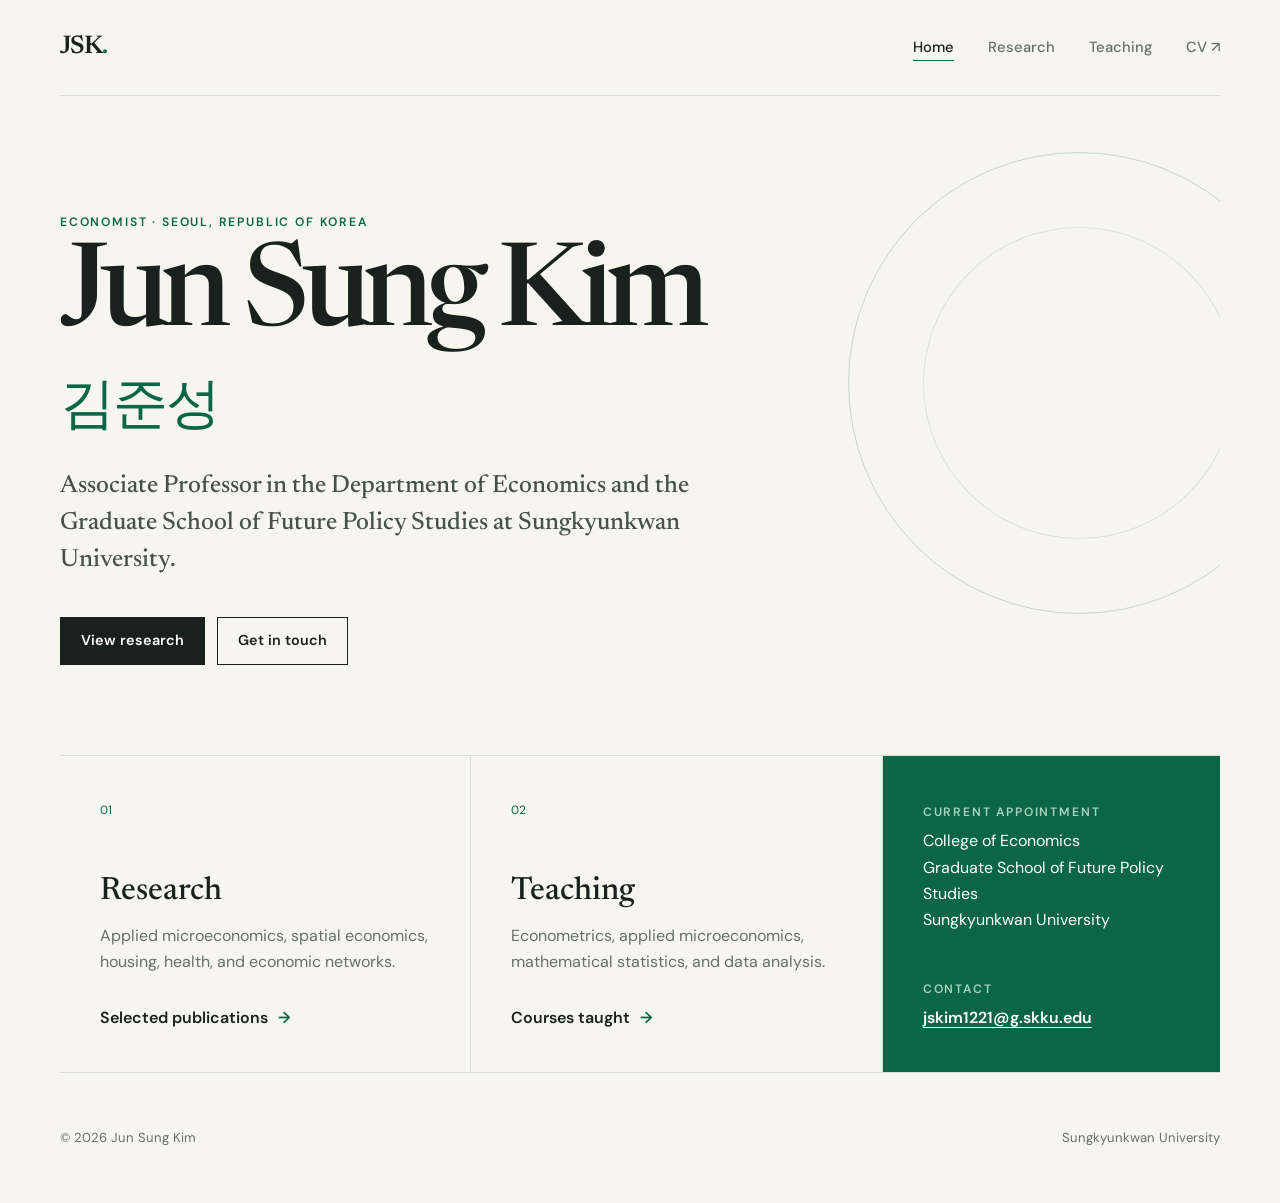
==== index.html @ a39c4b47 "Build academic website" ====
<!doctype html>
<html lang="en">
<head>
  <meta charset="utf-8">
  <meta name="viewport" content="width=device-width, initial-scale=1">
  <meta name="description" content="Jun Sung Kim, Associate Professor of Economics at Sungkyunkwan University.">
  <title>Jun Sung Kim | Economist</title>
  <link rel="preconnect" href="https://fonts.googleapis.com">
  <link rel="preconnect" href="https://fonts.gstatic.com" crossorigin>
  <link href="https://fonts.googleapis.com/css2?family=DM+Sans:wght@400;500;600&family=Newsreader:opsz,wght@6..72,500;6..72,600&display=swap" rel="stylesheet">
  <link rel="stylesheet" href="assets/style.css">
  <script src="assets/site.js" defer></script>
</head>
<body>
  <header class="site-header">
    <a class="brand" href="index.html" aria-label="Jun Sung Kim, home">JSK<span>.</span></a>
    <button class="menu-toggle" type="button" aria-expanded="false" aria-controls="site-nav">Menu</button>
    <nav id="site-nav" class="site-nav" aria-label="Primary navigation">
      <a class="active" href="index.html" aria-current="page">Home</a>
      <a href="research.html">Research</a>
      <a href="teaching.html">Teaching</a>
      <a href="https://drive.google.com/file/d/1FUREjIEqITJebWJil_gLsdd8G2ItYIFF/view?usp=drive_link" target="_blank" rel="noopener">CV <span aria-hidden="true">↗</span></a>
    </nav>
  </header>

  <main>
    <section class="hero">
      <div class="eyebrow">Economist · Seoul, Republic of Korea</div>
      <h1>Jun Sung Kim<br><span>김준성</span></h1>
      <p class="hero-intro">Associate Professor in the Department of Economics and the Graduate School of Future Policy Studies at Sungkyunkwan University.</p>
      <div class="hero-actions">
        <a class="button button-primary" href="research.html">View research</a>
        <a class="button button-secondary" href="mailto:jskim1221@g.skku.edu">Get in touch</a>
      </div>
    </section>

    <section class="home-grid" aria-label="Profile details">
      <article class="feature-card">
        <span class="card-number">01</span>
        <h2>Research</h2>
        <p>Applied microeconomics, spatial economics, housing, health, and economic networks.</p>
        <a class="text-link" href="research.html">Selected publications <span aria-hidden="true">→</span></a>
      </article>
      <article class="feature-card">
        <span class="card-number">02</span>
        <h2>Teaching</h2>
        <p>Econometrics, applied microeconomics, mathematical statistics, and data analysis.</p>
        <a class="text-link" href="teaching.html">Courses taught <span aria-hidden="true">→</span></a>
      </article>
      <aside class="contact-card">
        <div>
          <p class="small-label">Current appointment</p>
          <p>College of Economics<br>Graduate School of Future Policy Studies<br>Sungkyunkwan University</p>
        </div>
        <div>
          <p class="small-label">Contact</p>
          <a href="mailto:jskim1221@g.skku.edu">jskim1221@g.skku.edu</a>
        </div>
      </aside>
    </section>
  </main>

  <footer class="site-footer">
    <p>© <span data-year></span> Jun Sung Kim</p>
    <p>Sungkyunkwan University</p>
  </footer>
</body>
</html>
---- assets/style.css ----
:root {
  --ink: #18211d;
  --muted: #647069;
  --paper: #f7f5ef;
  --surface: #fffdf8;
  --line: #d9ddd7;
  --accent: #0a6647;
  --accent-light: #dcece5;
  --max-width: 1160px;
}

* { box-sizing: border-box; }

html { scroll-behavior: smooth; }

body {
  margin: 0;
  color: var(--ink);
  background: var(--paper);
  font-family: "DM Sans", sans-serif;
  font-size: 16px;
  line-height: 1.65;
  -webkit-font-smoothing: antialiased;
}

a { color: inherit; }

.site-header {
  width: min(calc(100% - 48px), var(--max-width));
  min-height: 96px;
  margin: 0 auto;
  display: flex;
  align-items: center;
  justify-content: space-between;
  border-bottom: 1px solid var(--line);
}

.brand {
  font: 600 1.6rem/1 "Newsreader", serif;
  text-decoration: none;
  letter-spacing: -0.04em;
}

.brand span { color: var(--accent); }

.site-nav { display: flex; align-items: center; gap: 34px; }

.site-nav a {
  color: var(--muted);
  font-size: 0.92rem;
  font-weight: 500;
  text-decoration: none;
  transition: color 160ms ease;
}

.site-nav a:hover, .site-nav a.active { color: var(--ink); }
.site-nav a.active { text-decoration: underline; text-decoration-color: var(--accent); text-underline-offset: 8px; }
.menu-toggle { display: none; }

main, .site-footer { width: min(calc(100% - 48px), var(--max-width)); margin-inline: auto; }

.hero {
  min-height: 570px;
  padding: 116px 0 90px;
  position: relative;
  overflow: hidden;
}

.hero::after {
  content: "";
  position: absolute;
  width: 460px;
  height: 460px;
  right: -90px;
  top: 56px;
  z-index: -1;
  border: 1px solid #c9d6ce;
  border-radius: 50%;
  box-shadow: inset 0 0 0 74px var(--paper), inset 0 0 0 75px #dbe2dd;
}

.eyebrow, .small-label {
  color: var(--accent);
  font-size: 0.76rem;
  font-weight: 600;
  letter-spacing: 0.15em;
  text-transform: uppercase;
}

.hero h1, .page-heading h1 {
  margin: 18px 0 24px;
  font: 500 clamp(4.3rem, 9vw, 7.6rem)/0.84 "Newsreader", serif;
  letter-spacing: -0.065em;
}

.hero h1 span { color: var(--accent); font-size: 0.48em; letter-spacing: -0.04em; }

.hero-intro {
  max-width: 650px;
  margin: 0;
  color: #465149;
  font: 500 clamp(1.2rem, 2vw, 1.55rem)/1.5 "Newsreader", serif;
}

.hero-actions { display: flex; gap: 12px; margin-top: 38px; }

.button {
  display: inline-flex;
  align-items: center;
  justify-content: center;
  min-height: 48px;
  padding: 10px 20px;
  border: 1px solid var(--ink);
  text-decoration: none;
  font-size: 0.9rem;
  font-weight: 600;
  transition: transform 160ms ease, background 160ms ease;
}

.button:hover { transform: translateY(-2px); }
.button-primary { color: white; background: var(--ink); }
.button-secondary { background: transparent; }

.home-grid {
  display: grid;
  grid-template-columns: 1fr 1fr 0.82fr;
  border-top: 1px solid var(--line);
  border-bottom: 1px solid var(--line);
}

.feature-card, .contact-card { min-height: 310px; padding: 40px; }
.feature-card { border-right: 1px solid var(--line); }
.card-number { color: var(--accent); font-size: 0.75rem; }
.feature-card h2 { margin: 52px 0 12px; font: 500 2rem "Newsreader", serif; }
.feature-card p { max-width: 340px; color: var(--muted); }
.text-link { display: inline-block; margin-top: 14px; font-weight: 600; text-decoration: none; }
.text-link span { color: var(--accent); margin-left: 6px; }

.contact-card {
  color: white;
  background: var(--accent);
  display: flex;
  flex-direction: column;
  justify-content: space-between;
}

.contact-card .small-label { color: #a9d2c0; }
.contact-card p { margin: 6px 0; }
.contact-card a { font-weight: 600; text-underline-offset: 4px; }

.site-footer {
  min-height: 130px;
  display: flex;
  align-items: center;
  justify-content: space-between;
  color: var(--muted);
  font-size: 0.82rem;
}

.page-shell { padding: 90px 0 110px; }
.page-heading { max-width: 800px; margin-bottom: 96px; }
.page-heading h1 { font-size: clamp(4rem, 8vw, 7rem); }
.page-heading > p:last-child { max-width: 620px; color: var(--muted); font-size: 1.12rem; }

.research-section { display: grid; grid-template-columns: 250px 1fr; gap: 50px; padding-top: 32px; border-top: 1px solid var(--ink); }
.research-section + .research-section { margin-top: 100px; }
.research-section > h2 { margin: 0; font: 500 1.6rem "Newsreader", serif; }
.publication-list { margin: 0; padding: 0; list-style: none; }
.publication-list li { display: grid; grid-template-columns: 68px 1fr; gap: 22px; padding: 0 0 34px; margin-bottom: 34px; border-bottom: 1px solid var(--line); }
.pub-year { color: var(--accent); font-size: 0.8rem; font-weight: 600; }
.publication-list h3, .paper-card h3 { margin: -6px 0 8px; font: 500 1.38rem/1.35 "Newsreader", serif; }
.publication-list p, .paper-card p { margin: 0; color: var(--muted); font-size: 0.9rem; }

.paper-card { display: flex; gap: 32px; align-items: center; justify-content: space-between; padding: 32px; background: var(--surface); }
.paper-card .button { flex: 0 0 auto; }

.teaching-list { border-top: 1px solid var(--ink); }
.institution { display: grid; grid-template-columns: 320px 1fr; gap: 50px; padding: 48px 0; border-bottom: 1px solid var(--line); }
.institution-heading > span { color: var(--accent); font-size: 0.72rem; font-weight: 600; letter-spacing: 0.12em; text-transform: uppercase; }
.institution h2 { margin: 8px 0 0; font: 500 1.65rem "Newsreader", serif; }
.institution ul { margin: 0; padding: 0; list-style: none; }
.institution li { padding: 13px 0; border-bottom: 1px dotted #c7ccc7; }
.institution li:last-child { border: 0; }
.institution li strong { display: inline-block; min-width: 110px; color: var(--accent); font-size: 0.8rem; }
.institution li span { float: right; color: var(--muted); font-size: 0.78rem; }

@media (max-width: 800px) {
  .site-header { min-height: 78px; }
  .menu-toggle { display: block; padding: 9px 0; border: 0; color: var(--ink); background: none; font: 600 0.85rem "DM Sans", sans-serif; }
  .site-nav { display: none; position: absolute; z-index: 10; top: 78px; left: 0; width: 100%; padding: 22px 24px 28px; background: var(--paper); border-bottom: 1px solid var(--line); flex-direction: column; align-items: flex-start; gap: 18px; }
  .site-nav.open { display: flex; }
  .hero { min-height: auto; padding: 80px 0; }
  .hero::after { width: 280px; height: 280px; right: -150px; top: 80px; }
  .hero h1 { font-size: clamp(4rem, 20vw, 6rem); }
  .home-grid { grid-template-columns: 1fr; }
  .feature-card { border-right: 0; border-bottom: 1px solid var(--line); }
  .page-shell { padding-top: 72px; }
  .page-heading { margin-bottom: 70px; }
  .research-section, .institution { grid-template-columns: 1fr; gap: 30px; }
  .paper-card { align-items: flex-start; flex-direction: column; }
}

@media (max-width: 520px) {
  .site-header, main, .site-footer { width: min(calc(100% - 32px), var(--max-width)); }
  .hero-actions { align-items: stretch; flex-direction: column; }
  .feature-card, .contact-card { min-height: 280px; padding: 30px; }
  .publication-list li { grid-template-columns: 1fr; gap: 8px; }
  .institution li strong { display: block; }
  .institution li span { float: none; display: block; margin-top: 3px; }
  .site-footer { align-items: flex-start; flex-direction: column; justify-content: center; gap: 2px; }
  .site-footer p { margin: 0; }
}

@media (prefers-reduced-motion: reduce) {
  html { scroll-behavior: auto; }
  *, *::before, *::after { transition: none !important; }
}
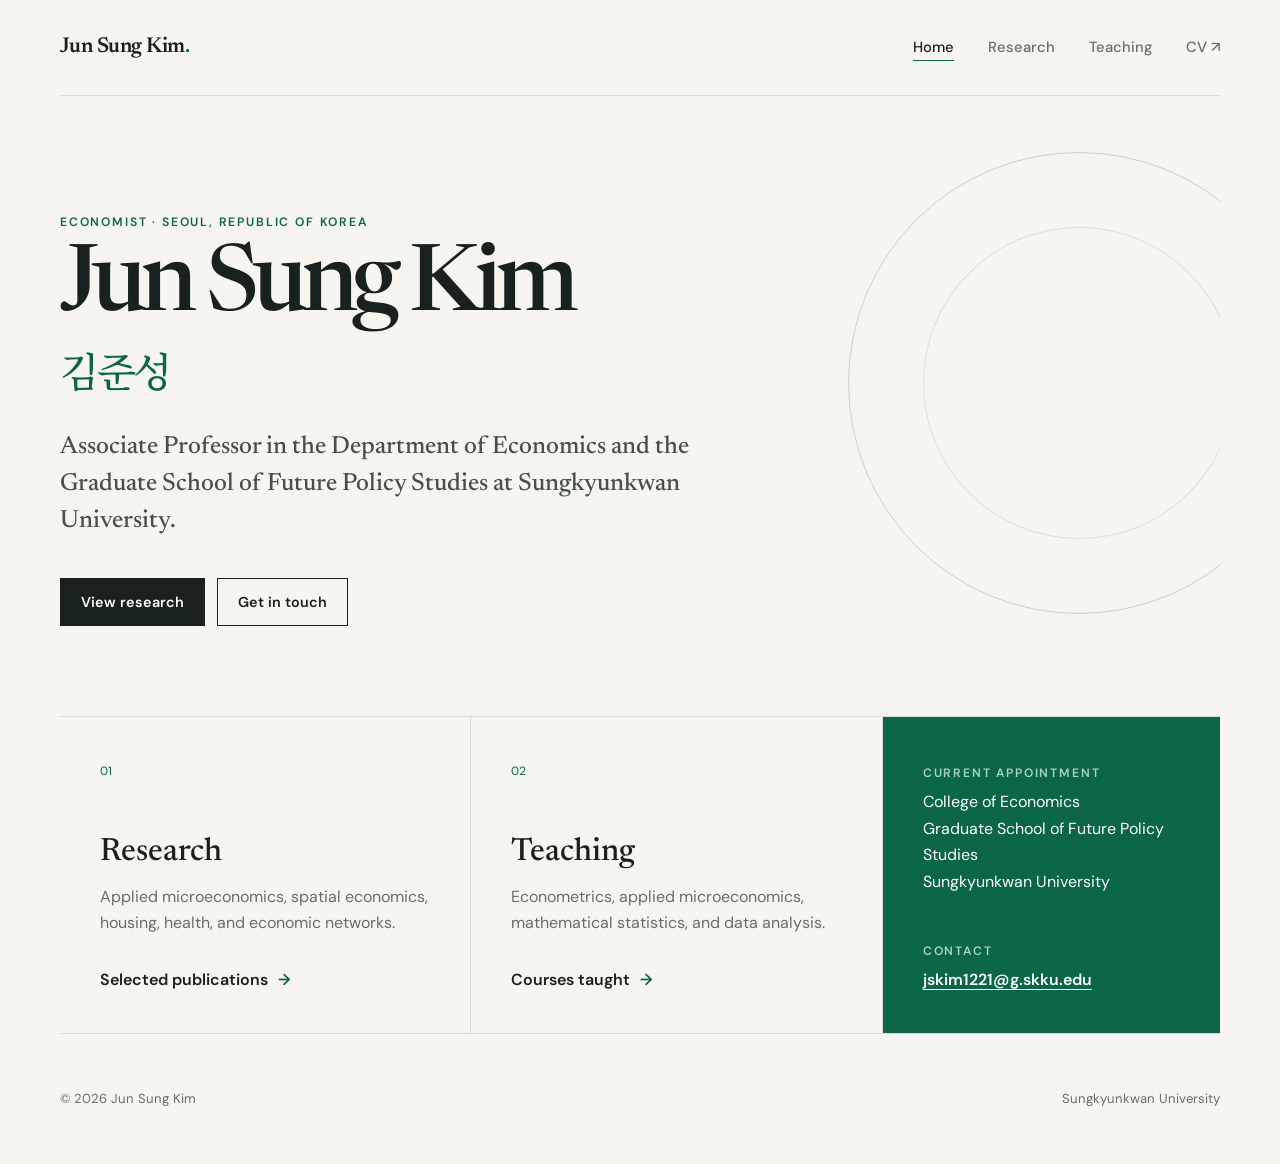
==== commit 6464d374: "Refine name typography and branding" ====
--- a/index.html
+++ b/index.html
@@ -7,13 +7,13 @@
   <title>Jun Sung Kim | Economist</title>
   <link rel="preconnect" href="https://fonts.googleapis.com">
   <link rel="preconnect" href="https://fonts.gstatic.com" crossorigin>
-  <link href="https://fonts.googleapis.com/css2?family=DM+Sans:wght@400;500;600&family=Newsreader:opsz,wght@6..72,500;6..72,600&display=swap" rel="stylesheet">
+  <link href="https://fonts.googleapis.com/css2?family=DM+Sans:wght@400;500;600&family=Newsreader:opsz,wght@6..72,500;6..72,600&family=Noto+Serif+KR:wght@500;600&display=swap" rel="stylesheet">
   <link rel="stylesheet" href="assets/style.css">
   <script src="assets/site.js" defer></script>
 </head>
 <body>
   <header class="site-header">
-    <a class="brand" href="index.html" aria-label="Jun Sung Kim, home">JSK<span>.</span></a>
+    <a class="brand" href="index.html" aria-label="Jun Sung Kim, home">Jun Sung Kim<span>.</span></a>
     <button class="menu-toggle" type="button" aria-expanded="false" aria-controls="site-nav">Menu</button>
     <nav id="site-nav" class="site-nav" aria-label="Primary navigation">
       <a class="active" href="index.html" aria-current="page">Home</a>
@@ -26,7 +26,7 @@
   <main>
     <section class="hero">
       <div class="eyebrow">Economist · Seoul, Republic of Korea</div>
-      <h1>Jun Sung Kim<br><span>김준성</span></h1>
+      <h1>Jun Sung Kim<br><span lang="ko">김준성</span></h1>
       <p class="hero-intro">Associate Professor in the Department of Economics and the Graduate School of Future Policy Studies at Sungkyunkwan University.</p>
       <div class="hero-actions">
         <a class="button button-primary" href="research.html">View research</a>
--- a/assets/style.css
+++ b/assets/style.css
@@ -36,9 +36,9 @@
 }
 
 .brand {
-  font: 600 1.6rem/1 "Newsreader", serif;
+  font: 600 1.35rem/1 "Newsreader", serif;
   text-decoration: none;
-  letter-spacing: -0.04em;
+  letter-spacing: -0.025em;
 }
 
 .brand span { color: var(--accent); }
@@ -93,7 +93,15 @@
   letter-spacing: -0.065em;
 }
 
-.hero h1 span { color: var(--accent); font-size: 0.48em; letter-spacing: -0.04em; }
+.hero h1 { font-size: clamp(3.6rem, 7.2vw, 6.25rem); }
+
+.hero h1 span {
+  color: var(--accent);
+  font-family: "Noto Serif KR", serif;
+  font-size: 0.44em;
+  font-weight: 500;
+  letter-spacing: -0.06em;
+}
 
 .hero-intro {
   max-width: 650px;
@@ -191,7 +199,7 @@
   .site-nav.open { display: flex; }
   .hero { min-height: auto; padding: 80px 0; }
   .hero::after { width: 280px; height: 280px; right: -150px; top: 80px; }
-  .hero h1 { font-size: clamp(4rem, 20vw, 6rem); }
+  .hero h1 { font-size: clamp(3.4rem, 16vw, 5rem); }
   .home-grid { grid-template-columns: 1fr; }
   .feature-card { border-right: 0; border-bottom: 1px solid var(--line); }
   .page-shell { padding-top: 72px; }
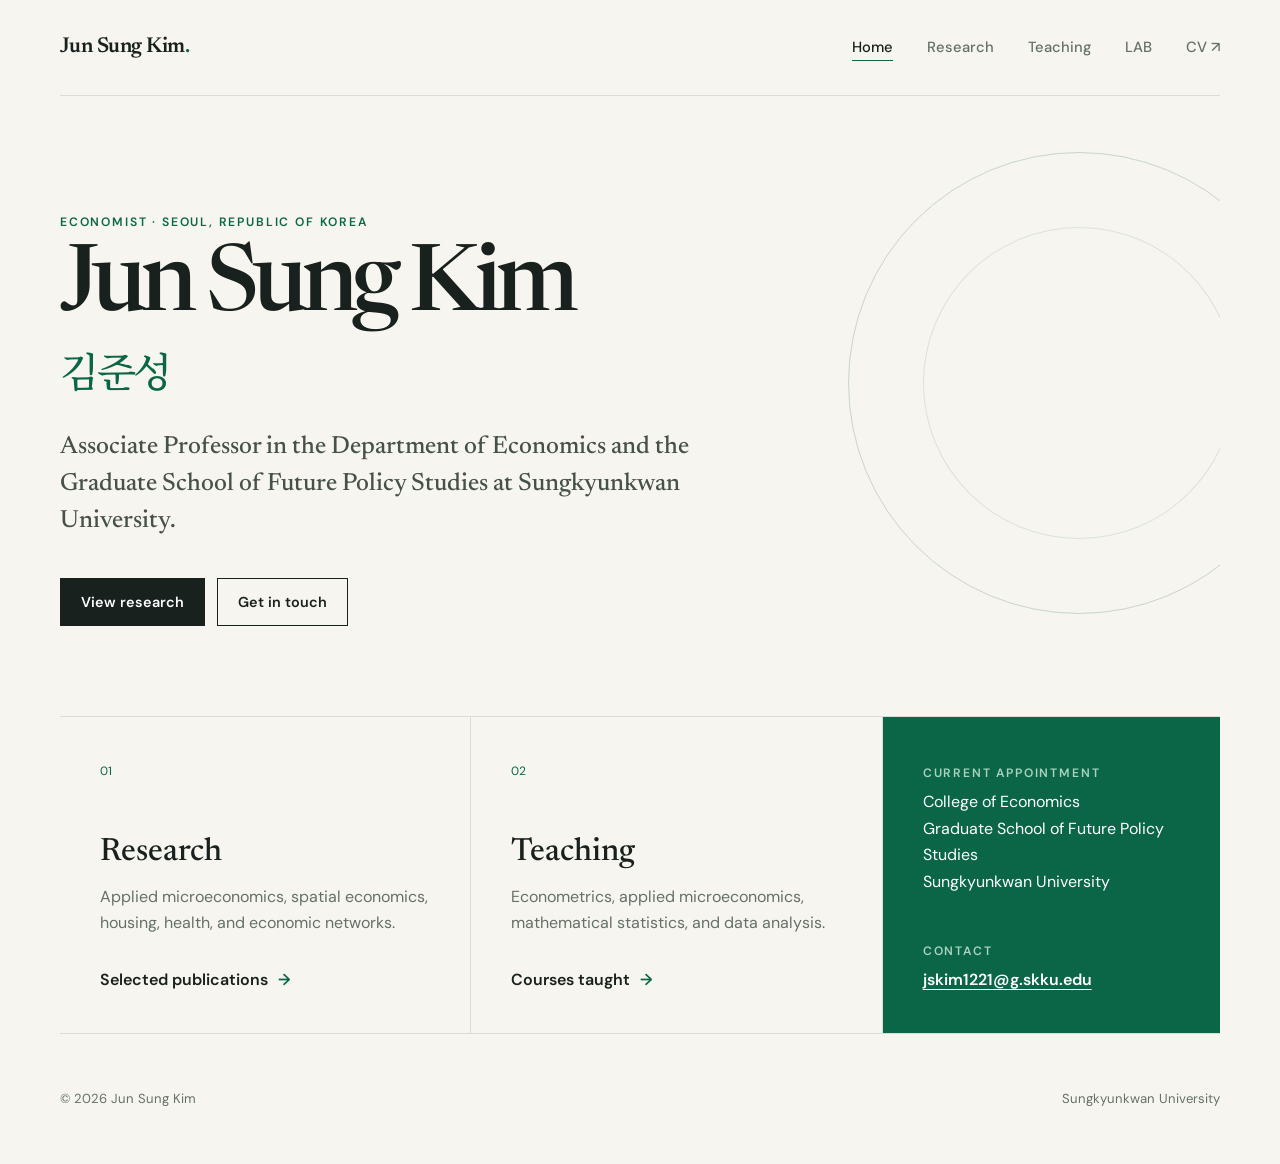
==== commit 1ced1c52: "Link publications and add lab page" ====
--- a/index.html
+++ b/index.html
@@ -19,6 +19,7 @@
       <a class="active" href="index.html" aria-current="page">Home</a>
       <a href="research.html">Research</a>
       <a href="teaching.html">Teaching</a>
+      <a href="lab.html">LAB</a>
       <a href="https://drive.google.com/file/d/1FUREjIEqITJebWJil_gLsdd8G2ItYIFF/view?usp=drive_link" target="_blank" rel="noopener">CV <span aria-hidden="true">↗</span></a>
     </nav>
   </header>
--- a/assets/style.css
+++ b/assets/style.css
@@ -177,6 +177,9 @@
 .publication-list li { display: grid; grid-template-columns: 68px 1fr; gap: 22px; padding: 0 0 34px; margin-bottom: 34px; border-bottom: 1px solid var(--line); }
 .pub-year { color: var(--accent); font-size: 0.8rem; font-weight: 600; }
 .publication-list h3, .paper-card h3 { margin: -6px 0 8px; font: 500 1.38rem/1.35 "Newsreader", serif; }
+.publication-list h3 a { text-decoration: none; transition: color 160ms ease; }
+.publication-list h3 a:hover { color: var(--accent); }
+.publication-list h3 a span { color: var(--accent); font: 500 0.78rem "DM Sans", sans-serif; }
 .publication-list p, .paper-card p { margin: 0; color: var(--muted); font-size: 0.9rem; }
 
 .paper-card { display: flex; gap: 32px; align-items: center; justify-content: space-between; padding: 32px; background: var(--surface); }
@@ -191,6 +194,20 @@
 .institution li:last-child { border: 0; }
 .institution li strong { display: inline-block; min-width: 110px; color: var(--accent); font-size: 0.8rem; }
 .institution li span { float: right; color: var(--muted); font-size: 0.78rem; }
+
+.lab-placeholder {
+  min-height: 390px;
+  padding: 70px;
+  background: var(--accent);
+  color: white;
+  display: flex;
+  flex-direction: column;
+  justify-content: flex-end;
+}
+
+.lab-placeholder .small-label { color: #a9d2c0; }
+.lab-placeholder h2 { margin: 10px 0 4px; font: 500 clamp(4rem, 9vw, 7rem)/1 "Newsreader", serif; letter-spacing: -0.05em; }
+.lab-placeholder p { margin: 0; color: #d9ebe3; }
 
 @media (max-width: 800px) {
   .site-header { min-height: 78px; }
@@ -206,6 +223,7 @@
   .page-heading { margin-bottom: 70px; }
   .research-section, .institution { grid-template-columns: 1fr; gap: 30px; }
   .paper-card { align-items: flex-start; flex-direction: column; }
+  .lab-placeholder { min-height: 320px; padding: 40px; }
 }
 
 @media (max-width: 520px) {
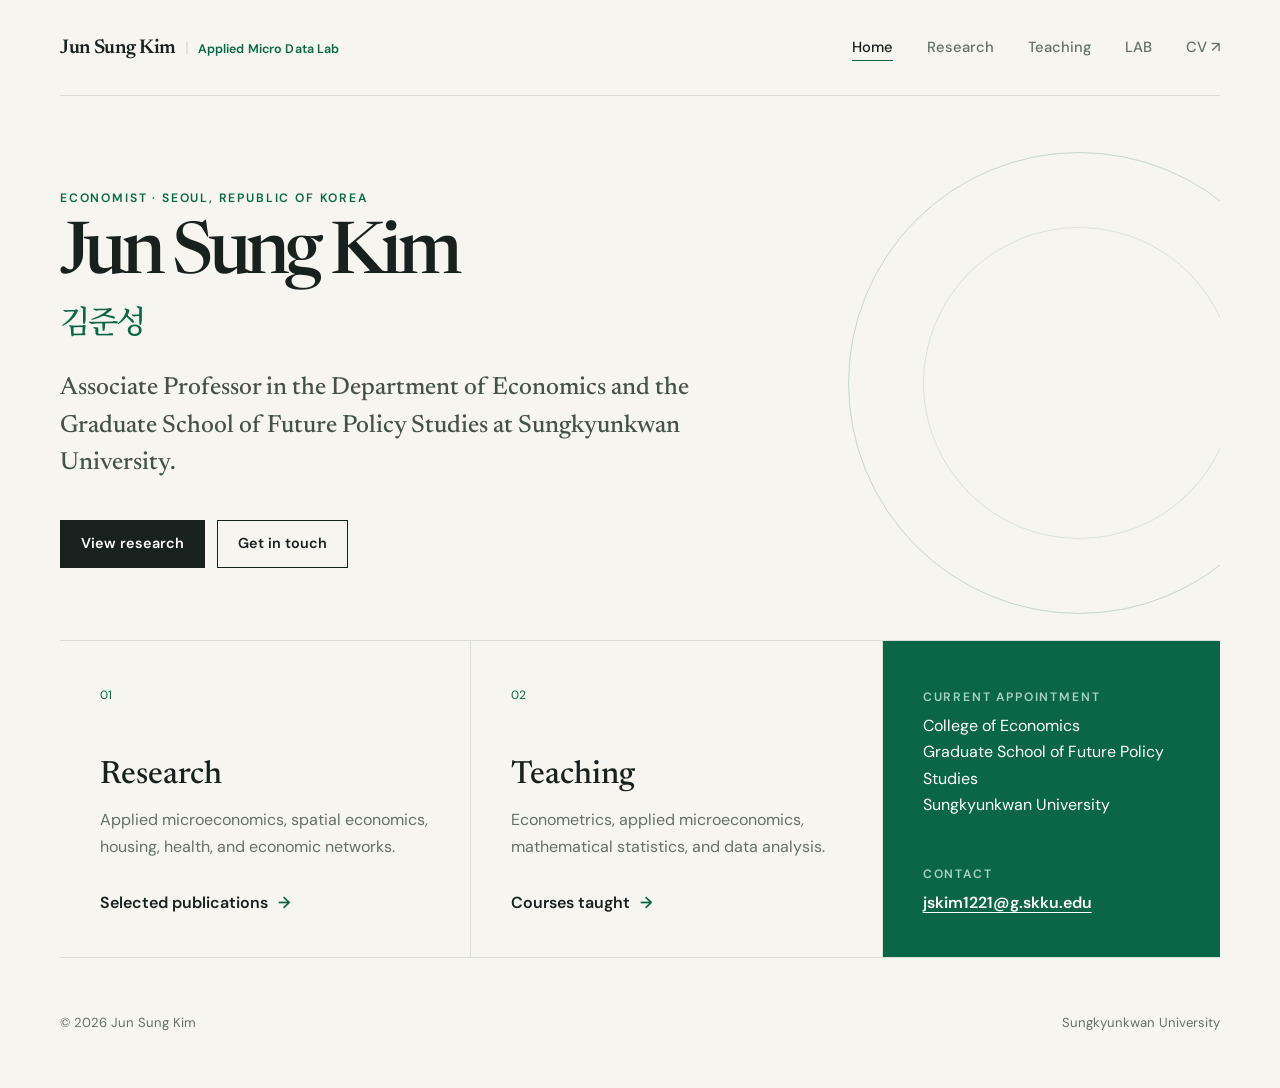
==== commit 03b9660d: "Expand lab identity and group sections" ====
--- a/index.html
+++ b/index.html
@@ -9,18 +9,19 @@
   <link rel="preconnect" href="https://fonts.gstatic.com" crossorigin>
   <link href="https://fonts.googleapis.com/css2?family=DM+Sans:wght@400;500;600&family=Newsreader:opsz,wght@6..72,500;6..72,600&family=Noto+Serif+KR:wght@500;600&display=swap" rel="stylesheet">
   <link rel="stylesheet" href="assets/style.css">
+  <script src="assets/lab-data.js" defer></script>
   <script src="assets/site.js" defer></script>
 </head>
 <body>
   <header class="site-header">
-    <a class="brand" href="index.html" aria-label="Jun Sung Kim, home">Jun Sung Kim<span>.</span></a>
+    <a class="brand" href="index.html" aria-label="Jun Sung Kim and Applied Micro Data Lab, home"><strong>Jun Sung Kim</strong><span class="brand-divider">|</span><span class="brand-lab" data-lab-brand>Applied Micro Data Lab</span></a>
     <button class="menu-toggle" type="button" aria-expanded="false" aria-controls="site-nav">Menu</button>
     <nav id="site-nav" class="site-nav" aria-label="Primary navigation">
       <a class="active" href="index.html" aria-current="page">Home</a>
       <a href="research.html">Research</a>
       <a href="teaching.html">Teaching</a>
       <a href="lab.html">LAB</a>
-      <a href="https://drive.google.com/file/d/1FUREjIEqITJebWJil_gLsdd8G2ItYIFF/view?usp=drive_link" target="_blank" rel="noopener">CV <span aria-hidden="true">↗</span></a>
+      <a href="assets/Jun_Sung_Kim_CV.pdf" target="_blank">CV <span aria-hidden="true">↗</span></a>
     </nav>
   </header>
 
--- a/assets/style.css
+++ b/assets/style.css
@@ -36,12 +36,17 @@
 }
 
 .brand {
-  font: 600 1.35rem/1 "Newsreader", serif;
+  display: flex;
+  align-items: baseline;
+  gap: 9px;
+  font: 500 1.05rem/1 "DM Sans", sans-serif;
   text-decoration: none;
-  letter-spacing: -0.025em;
-}
-
-.brand span { color: var(--accent); }
+  letter-spacing: -0.02em;
+}
+
+.brand strong { font: 600 1.25rem/1 "Newsreader", serif; }
+.brand-divider { color: var(--line); font-weight: 400; }
+.brand-lab { color: var(--accent); font-size: 0.78rem; font-weight: 600; letter-spacing: 0.01em; }
 
 .site-nav { display: flex; align-items: center; gap: 34px; }
 
@@ -60,8 +65,8 @@
 main, .site-footer { width: min(calc(100% - 48px), var(--max-width)); margin-inline: auto; }
 
 .hero {
-  min-height: 570px;
-  padding: 116px 0 90px;
+  min-height: 490px;
+  padding: 92px 0 72px;
   position: relative;
   overflow: hidden;
 }
@@ -93,7 +98,7 @@
   letter-spacing: -0.065em;
 }
 
-.hero h1 { font-size: clamp(3.6rem, 7.2vw, 6.25rem); }
+.hero h1 { font-size: clamp(3rem, 5.6vw, 4.9rem); }
 
 .hero h1 span {
   color: var(--accent);
@@ -165,9 +170,9 @@
   font-size: 0.82rem;
 }
 
-.page-shell { padding: 90px 0 110px; }
-.page-heading { max-width: 800px; margin-bottom: 96px; }
-.page-heading h1 { font-size: clamp(4rem, 8vw, 7rem); }
+.page-shell { padding: 72px 0 100px; }
+.page-heading { max-width: 800px; margin-bottom: 72px; }
+.page-heading h1 { font-size: clamp(2.9rem, 5.5vw, 4.8rem); }
 .page-heading > p:last-child { max-width: 620px; color: var(--muted); font-size: 1.12rem; }
 
 .research-section { display: grid; grid-template-columns: 250px 1fr; gap: 50px; padding-top: 32px; border-top: 1px solid var(--ink); }
@@ -195,35 +200,64 @@
 .institution li strong { display: inline-block; min-width: 110px; color: var(--accent); font-size: 0.8rem; }
 .institution li span { float: right; color: var(--muted); font-size: 0.78rem; }
 
-.lab-placeholder {
-  min-height: 390px;
-  padding: 70px;
-  background: var(--accent);
-  color: white;
-  display: flex;
-  flex-direction: column;
-  justify-content: flex-end;
-}
-
-.lab-placeholder .small-label { color: #a9d2c0; }
-.lab-placeholder h2 { margin: 10px 0 4px; font: 500 clamp(4rem, 9vw, 7rem)/1 "Newsreader", serif; letter-spacing: -0.05em; }
-.lab-placeholder p { margin: 0; color: #d9ebe3; }
+.lab-heading { max-width: 850px; margin-bottom: 82px; }
+.lab-heading h1 { margin: 18px 0 6px; font: 500 clamp(3rem, 5.6vw, 4.9rem)/0.98 "Newsreader", serif; letter-spacing: -0.055em; }
+.lab-tagline { margin: 0 0 28px; color: var(--accent); font-size: 0.88rem; font-weight: 600; letter-spacing: 0.04em; }
+.lab-introduction { max-width: 680px; margin: 0; color: var(--muted); font-size: 1.08rem; }
+.lab-section { display: grid; grid-template-columns: 250px 1fr; gap: 50px; padding: 38px 0 80px; border-top: 1px solid var(--ink); }
+.section-label h2 { margin: 8px 0 0; font: 500 1.65rem "Newsreader", serif; }
+.section-label p { margin: 0; }
+.focus-grid { display: grid; grid-template-columns: repeat(3, 1fr); gap: 1px; background: var(--line); border: 1px solid var(--line); }
+.focus-grid article { min-height: 260px; padding: 28px; background: var(--surface); }
+.focus-grid article > span { color: var(--accent); font-size: 0.72rem; font-weight: 600; }
+.focus-grid h3 { margin: 50px 0 12px; font: 500 1.3rem/1.25 "Newsreader", serif; }
+.focus-grid p { margin: 0; color: var(--muted); font-size: 0.87rem; }
+.people-content { display: grid; grid-template-columns: 1.35fr 0.85fr; gap: 24px; }
+.person-card { display: grid; grid-template-columns: 100px 1fr; gap: 28px; padding: 34px; background: var(--surface); }
+.person-monogram { width: 100px; height: 100px; display: grid; place-items: center; border-radius: 50%; color: white; background: var(--accent); font: 500 1.35rem "Newsreader", serif; }
+.person-role { margin: 0 0 3px; color: var(--accent); font-size: 0.72rem; font-weight: 600; letter-spacing: 0.1em; text-transform: uppercase; }
+.person-card h3, .students-note h3 { margin: 0 0 8px; font: 500 1.5rem "Newsreader", serif; }
+.person-card p, .students-note p { color: var(--muted); }
+.person-links { display: flex; gap: 18px; margin-top: 20px; }
+.person-links a { font-size: 0.82rem; font-weight: 600; text-underline-offset: 4px; }
+.students-note { padding: 34px; border: 1px solid var(--line); }
+.students-note .small-label { margin: 0 0 8px; }
+.students-note p:last-child { margin-bottom: 0; font-size: 0.88rem; }
+.people-notes { display: grid; gap: 16px; }
+.project-list { min-width: 0; }
+.project-item { display: flex; align-items: center; justify-content: space-between; gap: 30px; padding: 34px; background: var(--surface); }
+.project-status { margin: 0 0 7px; color: var(--accent) !important; font-size: 0.72rem !important; font-weight: 600; letter-spacing: 0.08em; text-transform: uppercase; }
+.project-item h3 { max-width: 680px; margin: 0 0 8px; font: 500 1.35rem/1.35 "Newsreader", serif; }
+.project-item p { margin: 0; color: var(--muted); font-size: 0.86rem; }
+.project-item > a { flex: 0 0 auto; font-size: 0.82rem; font-weight: 600; text-underline-offset: 4px; }
+.projects-note { margin: 18px 0 0; color: var(--muted); font-size: 0.8rem; }
+.lab-nickname { grid-column: 2; max-width: 700px; margin: -48px 0 0; padding-top: 24px; border-top: 1px solid var(--line); color: var(--muted); font-size: 0.82rem; font-style: italic; }
+.lab-nickname span { color: var(--ink); font-weight: 600; }
+.lab-note { padding: 42px; color: white; background: var(--accent); }
+.lab-note p { max-width: 700px; margin: 0 0 20px; color: #d9ebe3; }
+.lab-note .text-link { color: white; }
+.lab-note .text-link span { color: #a9d2c0; }
 
 @media (max-width: 800px) {
   .site-header { min-height: 78px; }
   .menu-toggle { display: block; padding: 9px 0; border: 0; color: var(--ink); background: none; font: 600 0.85rem "DM Sans", sans-serif; }
   .site-nav { display: none; position: absolute; z-index: 10; top: 78px; left: 0; width: 100%; padding: 22px 24px 28px; background: var(--paper); border-bottom: 1px solid var(--line); flex-direction: column; align-items: flex-start; gap: 18px; }
   .site-nav.open { display: flex; }
-  .hero { min-height: auto; padding: 80px 0; }
+  .hero { min-height: auto; padding: 64px 0; }
   .hero::after { width: 280px; height: 280px; right: -150px; top: 80px; }
-  .hero h1 { font-size: clamp(3.4rem, 16vw, 5rem); }
+  .hero h1 { font-size: clamp(2.9rem, 13vw, 4.2rem); }
   .home-grid { grid-template-columns: 1fr; }
   .feature-card { border-right: 0; border-bottom: 1px solid var(--line); }
-  .page-shell { padding-top: 72px; }
-  .page-heading { margin-bottom: 70px; }
+  .page-shell { padding-top: 58px; }
+  .page-heading { margin-bottom: 54px; }
   .research-section, .institution { grid-template-columns: 1fr; gap: 30px; }
   .paper-card { align-items: flex-start; flex-direction: column; }
-  .lab-placeholder { min-height: 320px; padding: 40px; }
+  .lab-section { grid-template-columns: 1fr; gap: 28px; }
+  .focus-grid { grid-template-columns: 1fr; }
+  .focus-grid article { min-height: 210px; }
+  .people-content { grid-template-columns: 1fr; }
+  .lab-nickname { grid-column: 1; margin-top: -34px; }
+  .project-item { align-items: flex-start; flex-direction: column; }
 }
 
 @media (max-width: 520px) {
@@ -235,6 +269,13 @@
   .institution li span { float: none; display: block; margin-top: 3px; }
   .site-footer { align-items: flex-start; flex-direction: column; justify-content: center; gap: 2px; }
   .site-footer p { margin: 0; }
+  .lab-heading h1 { font-size: clamp(2.8rem, 13vw, 4rem); }
+  .person-card { grid-template-columns: 1fr; }
+  .person-monogram { width: 76px; height: 76px; }
+  .lab-note { padding: 30px; }
+  .brand { gap: 6px; }
+  .brand strong { font-size: 1.08rem; }
+  .brand-lab { max-width: 94px; font-size: 0.65rem; line-height: 1.15; }
 }
 
 @media (prefers-reduced-motion: reduce) {
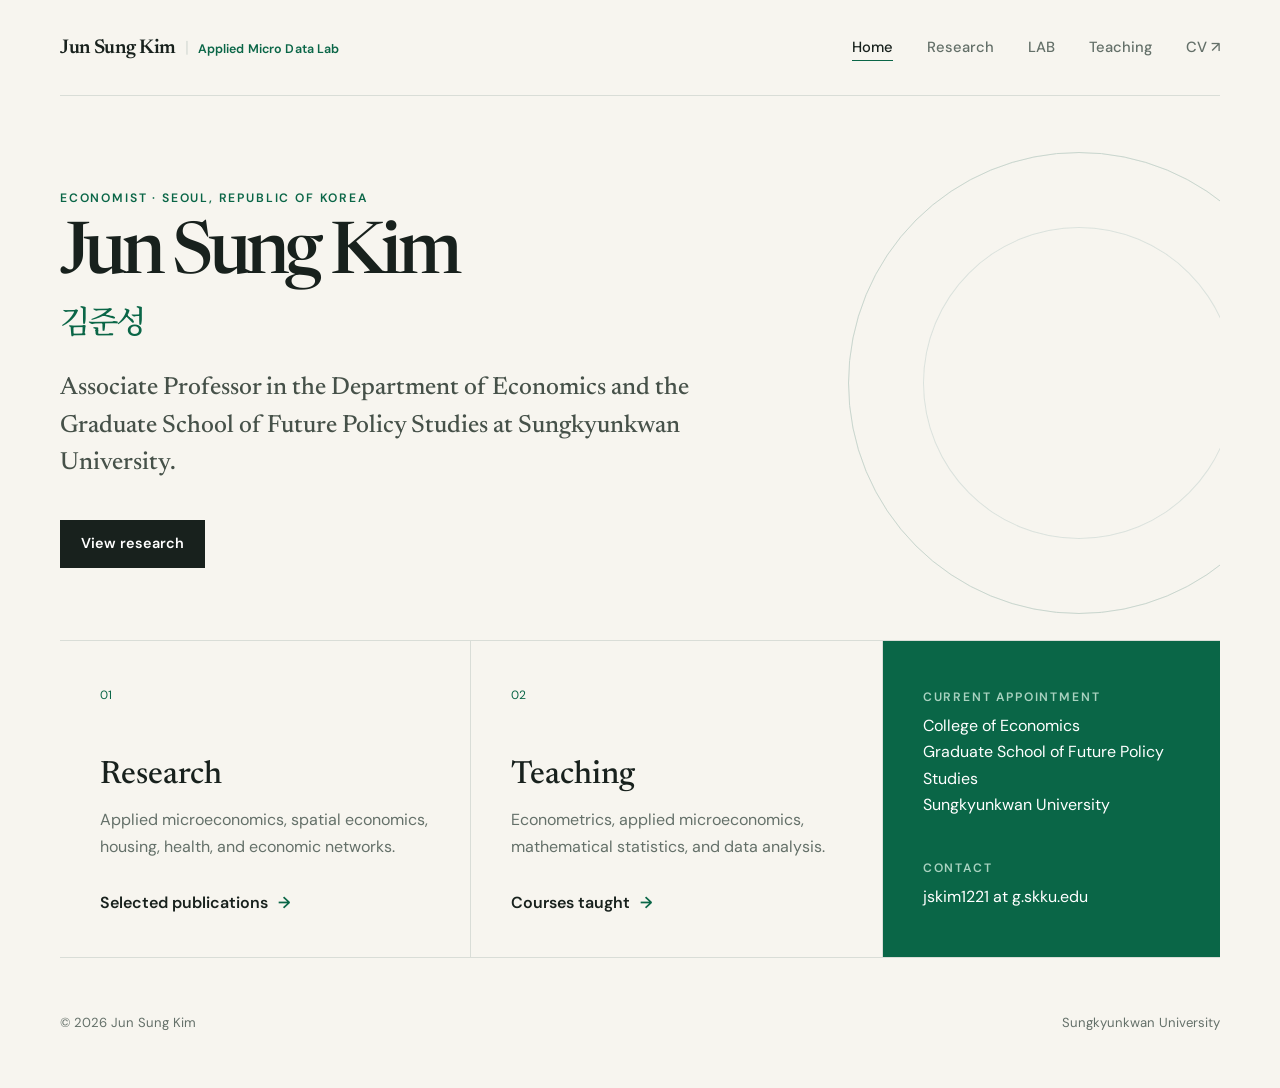
==== commit 31ae0c9d: "Refine lab copy navigation and contact" ====
--- a/index.html
+++ b/index.html
@@ -19,8 +19,8 @@
     <nav id="site-nav" class="site-nav" aria-label="Primary navigation">
       <a class="active" href="index.html" aria-current="page">Home</a>
       <a href="research.html">Research</a>
+      <a href="lab.html">LAB</a>
       <a href="teaching.html">Teaching</a>
-      <a href="lab.html">LAB</a>
       <a href="assets/Jun_Sung_Kim_CV.pdf" target="_blank">CV <span aria-hidden="true">↗</span></a>
     </nav>
   </header>
@@ -32,7 +32,6 @@
       <p class="hero-intro">Associate Professor in the Department of Economics and the Graduate School of Future Policy Studies at Sungkyunkwan University.</p>
       <div class="hero-actions">
         <a class="button button-primary" href="research.html">View research</a>
-        <a class="button button-secondary" href="mailto:jskim1221@g.skku.edu">Get in touch</a>
       </div>
     </section>
 
@@ -56,7 +55,7 @@
         </div>
         <div>
           <p class="small-label">Contact</p>
-          <a href="mailto:jskim1221@g.skku.edu">jskim1221@g.skku.edu</a>
+          <p>jskim1221 at g.skku.edu</p>
         </div>
       </aside>
     </section>
--- a/assets/style.css
+++ b/assets/style.css
@@ -204,6 +204,9 @@
 .lab-heading h1 { margin: 18px 0 6px; font: 500 clamp(3rem, 5.6vw, 4.9rem)/0.98 "Newsreader", serif; letter-spacing: -0.055em; }
 .lab-tagline { margin: 0 0 28px; color: var(--accent); font-size: 0.88rem; font-weight: 600; letter-spacing: 0.04em; }
 .lab-introduction { max-width: 680px; margin: 0; color: var(--muted); font-size: 1.08rem; }
+.lab-introduction-ko { max-width: 720px; margin-top: 28px; padding: 22px 24px; border-left: 3px solid var(--accent); background: var(--surface); font-family: "Noto Serif KR", serif; word-break: keep-all; }
+.lab-introduction-ko p { margin: 0; color: #465149; font-size: 0.94rem; line-height: 1.85; }
+.lab-introduction-ko p + p { margin-top: 7px; }
 .lab-section { display: grid; grid-template-columns: 250px 1fr; gap: 50px; padding: 38px 0 80px; border-top: 1px solid var(--ink); }
 .section-label h2 { margin: 8px 0 0; font: 500 1.65rem "Newsreader", serif; }
 .section-label p { margin: 0; }
@@ -212,7 +215,7 @@
 .focus-grid article > span { color: var(--accent); font-size: 0.72rem; font-weight: 600; }
 .focus-grid h3 { margin: 50px 0 12px; font: 500 1.3rem/1.25 "Newsreader", serif; }
 .focus-grid p { margin: 0; color: var(--muted); font-size: 0.87rem; }
-.people-content { display: grid; grid-template-columns: 1.35fr 0.85fr; gap: 24px; }
+.people-content { display: block; }
 .person-card { display: grid; grid-template-columns: 100px 1fr; gap: 28px; padding: 34px; background: var(--surface); }
 .person-monogram { width: 100px; height: 100px; display: grid; place-items: center; border-radius: 50%; color: white; background: var(--accent); font: 500 1.35rem "Newsreader", serif; }
 .person-role { margin: 0 0 3px; color: var(--accent); font-size: 0.72rem; font-weight: 600; letter-spacing: 0.1em; text-transform: uppercase; }
@@ -220,17 +223,18 @@
 .person-card p, .students-note p { color: var(--muted); }
 .person-links { display: flex; gap: 18px; margin-top: 20px; }
 .person-links a { font-size: 0.82rem; font-weight: 600; text-underline-offset: 4px; }
-.students-note { padding: 34px; border: 1px solid var(--line); }
-.students-note .small-label { margin: 0 0 8px; }
-.students-note p:last-child { margin-bottom: 0; font-size: 0.88rem; }
-.people-notes { display: grid; gap: 16px; }
+.people-groups { display: grid; gap: 20px; margin-top: 20px; }
+.student-group { padding: 30px; border: 1px solid var(--line); }
+.student-group .small-label { margin: 0 0 6px; }
+.student-group h3 { margin: 0 0 20px; font: 500 1.45rem "Newsreader", serif; }
+.student-categories { margin: 0; padding: 0; list-style: none; }
+.student-categories li { display: flex; align-items: baseline; justify-content: space-between; gap: 20px; padding: 12px 0; border-top: 1px dotted #c7ccc7; }
+.student-categories span { font-size: 0.84rem; font-weight: 500; }
+.student-categories small { display: block; margin-top: 2px; color: var(--muted); font-size: 0.7rem; font-weight: 400; }
+.student-categories em { flex: 0 0 auto; color: var(--muted); font-size: 0.72rem; font-style: normal; }
 .project-list { min-width: 0; }
-.project-item { display: flex; align-items: center; justify-content: space-between; gap: 30px; padding: 34px; background: var(--surface); }
-.project-status { margin: 0 0 7px; color: var(--accent) !important; font-size: 0.72rem !important; font-weight: 600; letter-spacing: 0.08em; text-transform: uppercase; }
-.project-item h3 { max-width: 680px; margin: 0 0 8px; font: 500 1.35rem/1.35 "Newsreader", serif; }
-.project-item p { margin: 0; color: var(--muted); font-size: 0.86rem; }
-.project-item > a { flex: 0 0 auto; font-size: 0.82rem; font-weight: 600; text-underline-offset: 4px; }
-.projects-note { margin: 18px 0 0; color: var(--muted); font-size: 0.8rem; }
+.empty-state { min-height: 130px; padding: 32px; display: flex; align-items: flex-end; border: 1px solid var(--line); background: var(--surface); }
+.empty-state p { margin: 0; color: var(--muted); font-size: 0.82rem; }
 .lab-nickname { grid-column: 2; max-width: 700px; margin: -48px 0 0; padding-top: 24px; border-top: 1px solid var(--line); color: var(--muted); font-size: 0.82rem; font-style: italic; }
 .lab-nickname span { color: var(--ink); font-weight: 600; }
 .lab-note { padding: 42px; color: white; background: var(--accent); }
@@ -257,7 +261,6 @@
   .focus-grid article { min-height: 210px; }
   .people-content { grid-template-columns: 1fr; }
   .lab-nickname { grid-column: 1; margin-top: -34px; }
-  .project-item { align-items: flex-start; flex-direction: column; }
 }
 
 @media (max-width: 520px) {
@@ -273,6 +276,7 @@
   .person-card { grid-template-columns: 1fr; }
   .person-monogram { width: 76px; height: 76px; }
   .lab-note { padding: 30px; }
+  .student-categories li { align-items: flex-start; flex-direction: column; gap: 2px; }
   .brand { gap: 6px; }
   .brand strong { font-size: 1.08rem; }
   .brand-lab { max-width: 94px; font-size: 0.65rem; line-height: 1.15; }
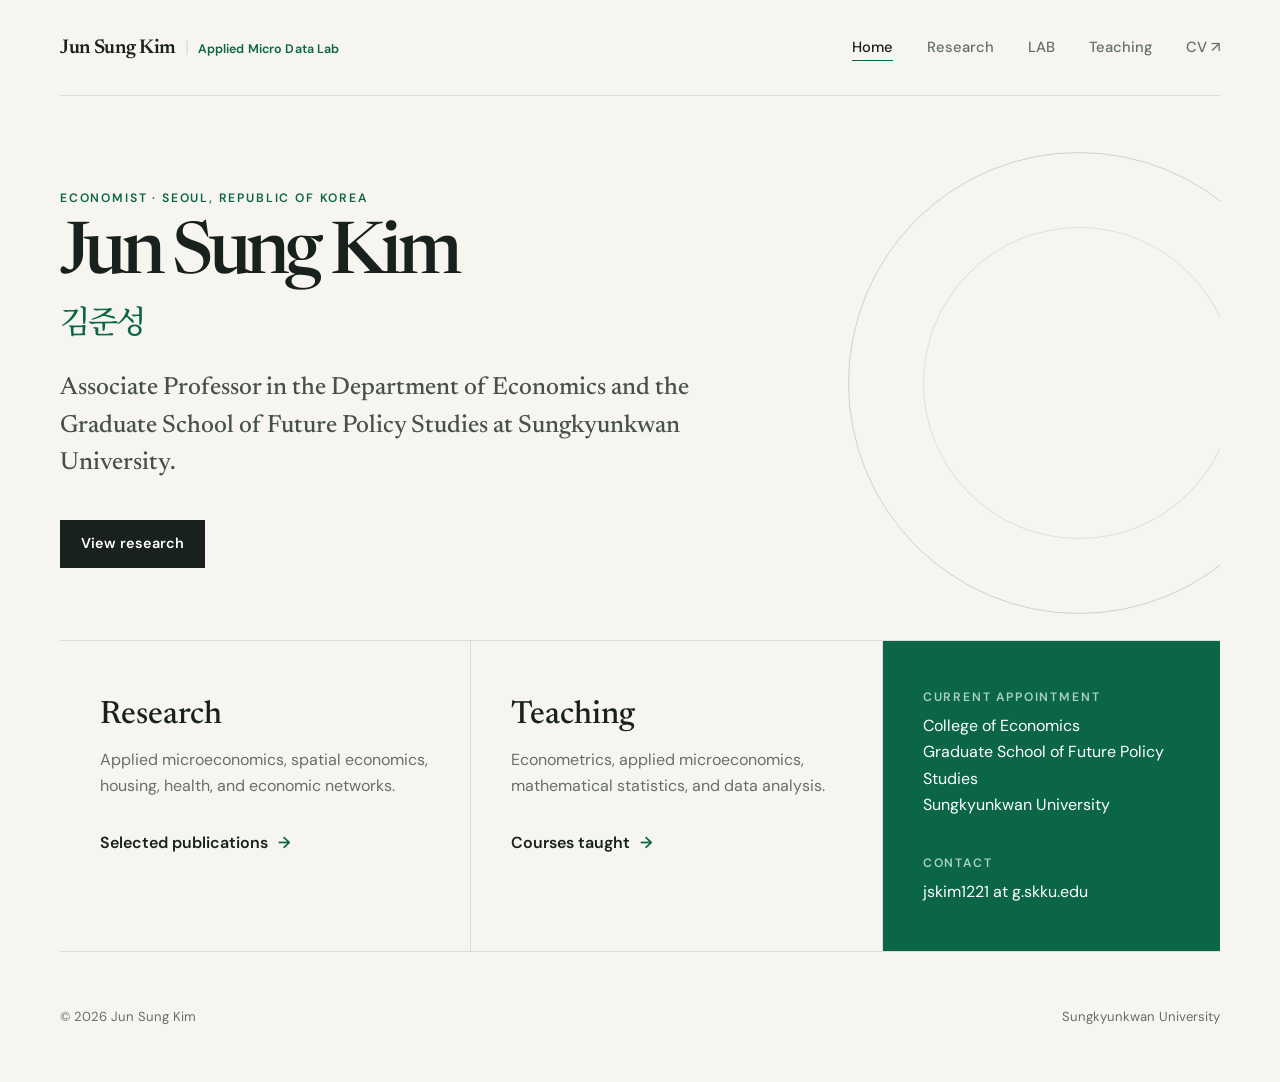
==== commit bf7a0335: "Remove homepage card numbers" ====
--- a/index.html
+++ b/index.html
@@ -37,13 +37,11 @@
 
     <section class="home-grid" aria-label="Profile details">
       <article class="feature-card">
-        <span class="card-number">01</span>
         <h2>Research</h2>
         <p>Applied microeconomics, spatial economics, housing, health, and economic networks.</p>
         <a class="text-link" href="research.html">Selected publications <span aria-hidden="true">→</span></a>
       </article>
       <article class="feature-card">
-        <span class="card-number">02</span>
         <h2>Teaching</h2>
         <p>Econometrics, applied microeconomics, mathematical statistics, and data analysis.</p>
         <a class="text-link" href="teaching.html">Courses taught <span aria-hidden="true">→</span></a>
--- a/assets/style.css
+++ b/assets/style.css
@@ -143,8 +143,7 @@
 
 .feature-card, .contact-card { min-height: 310px; padding: 40px; }
 .feature-card { border-right: 1px solid var(--line); }
-.card-number { color: var(--accent); font-size: 0.75rem; }
-.feature-card h2 { margin: 52px 0 12px; font: 500 2rem "Newsreader", serif; }
+.feature-card h2 { margin: 18px 0 12px; font: 500 2rem "Newsreader", serif; }
 .feature-card p { max-width: 340px; color: var(--muted); }
 .text-link { display: inline-block; margin-top: 14px; font-weight: 600; text-decoration: none; }
 .text-link span { color: var(--accent); margin-left: 6px; }
@@ -187,8 +186,10 @@
 .publication-list h3 a span { color: var(--accent); font: 500 0.78rem "DM Sans", sans-serif; }
 .publication-list p, .paper-card p { margin: 0; color: var(--muted); font-size: 0.9rem; }
 
+.working-paper-list { display: grid; gap: 14px; }
 .paper-card { display: flex; gap: 32px; align-items: center; justify-content: space-between; padding: 32px; background: var(--surface); }
 .paper-card .button { flex: 0 0 auto; }
+.paper-card .paper-status { display: inline-block; margin-top: 14px; padding: 4px 8px; color: var(--accent); background: var(--accent-light); font-size: 0.68rem; font-weight: 600; letter-spacing: 0.06em; text-transform: uppercase; }
 
 .teaching-list { border-top: 1px solid var(--ink); }
 .institution { display: grid; grid-template-columns: 320px 1fr; gap: 50px; padding: 48px 0; border-bottom: 1px solid var(--line); }
@@ -216,8 +217,10 @@
 .focus-grid h3 { margin: 50px 0 12px; font: 500 1.3rem/1.25 "Newsreader", serif; }
 .focus-grid p { margin: 0; color: var(--muted); font-size: 0.87rem; }
 .people-content { display: block; }
-.person-card { display: grid; grid-template-columns: 100px 1fr; gap: 28px; padding: 34px; background: var(--surface); }
-.person-monogram { width: 100px; height: 100px; display: grid; place-items: center; border-radius: 50%; color: white; background: var(--accent); font: 500 1.35rem "Newsreader", serif; }
+.person-card { display: grid; grid-template-columns: 120px 1fr; gap: 30px; padding: 34px; background: var(--surface); }
+.person-marker { min-height: 100px; padding-left: 18px; border-left: 3px solid var(--accent); display: flex; flex-direction: column; justify-content: center; }
+.person-marker span { color: var(--accent); font: 600 1.45rem "Newsreader", serif; }
+.person-marker small { margin-top: 4px; color: var(--muted); font-size: 0.66rem; letter-spacing: 0.08em; text-transform: uppercase; }
 .person-role { margin: 0 0 3px; color: var(--accent); font-size: 0.72rem; font-weight: 600; letter-spacing: 0.1em; text-transform: uppercase; }
 .person-card h3, .students-note h3 { margin: 0 0 8px; font: 500 1.5rem "Newsreader", serif; }
 .person-card p, .students-note p { color: var(--muted); }
@@ -274,7 +277,7 @@
   .site-footer p { margin: 0; }
   .lab-heading h1 { font-size: clamp(2.8rem, 13vw, 4rem); }
   .person-card { grid-template-columns: 1fr; }
-  .person-monogram { width: 76px; height: 76px; }
+  .person-marker { min-height: 70px; }
   .lab-note { padding: 30px; }
   .student-categories li { align-items: flex-start; flex-direction: column; gap: 2px; }
   .brand { gap: 6px; }
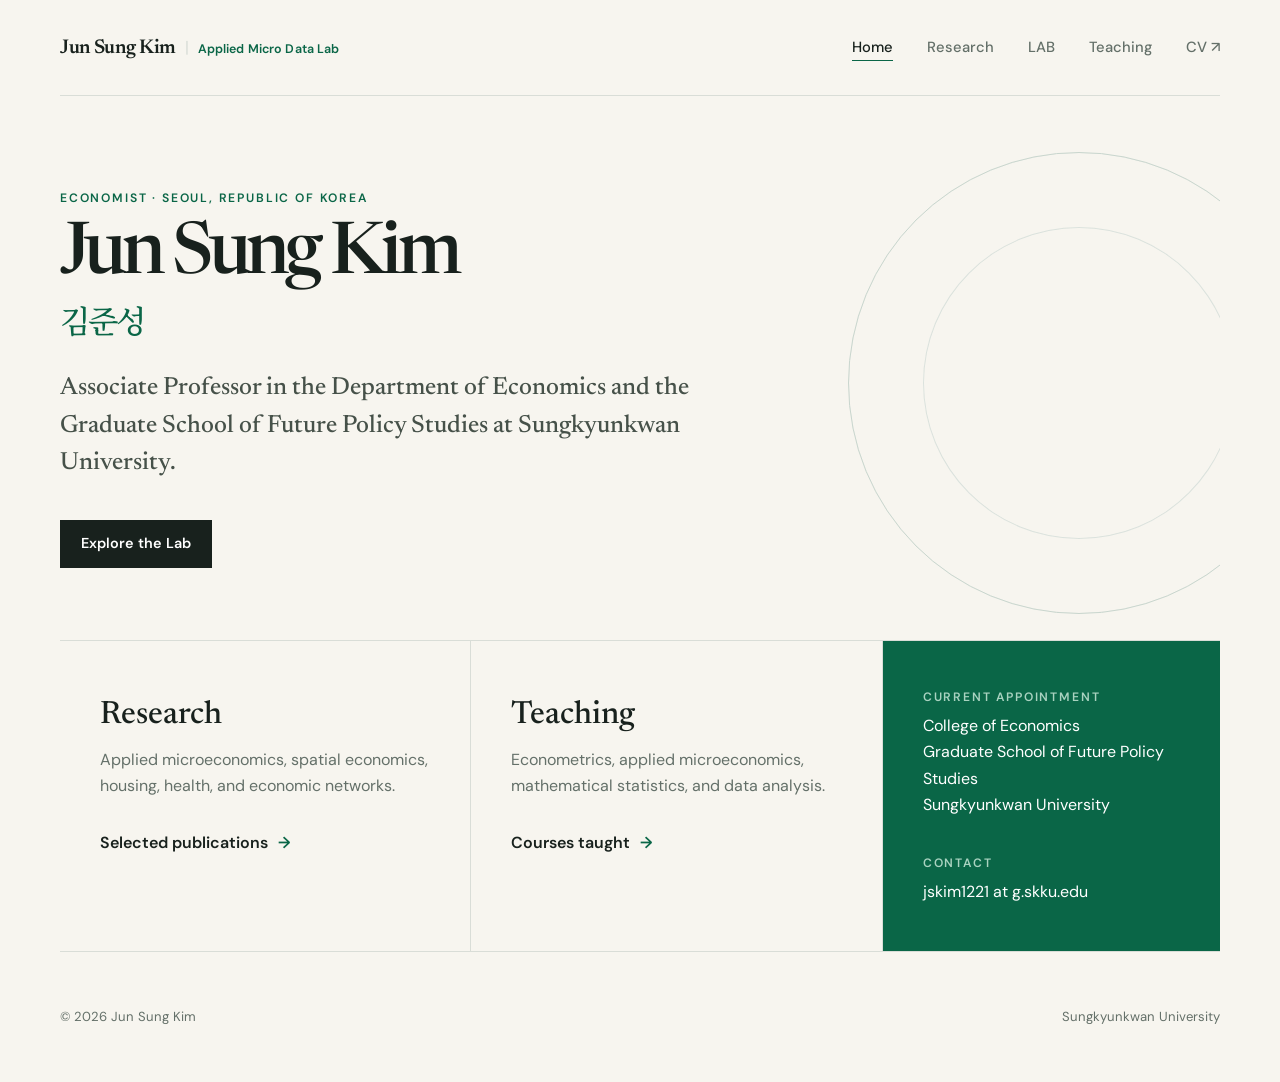
==== commit bc215850: "Feature lab on homepage" ====
--- a/index.html
+++ b/index.html
@@ -31,7 +31,7 @@
       <h1>Jun Sung Kim<br><span lang="ko">김준성</span></h1>
       <p class="hero-intro">Associate Professor in the Department of Economics and the Graduate School of Future Policy Studies at Sungkyunkwan University.</p>
       <div class="hero-actions">
-        <a class="button button-primary" href="research.html">View research</a>
+        <a class="button button-primary" href="lab.html">Explore the Lab</a>
       </div>
     </section>
 
